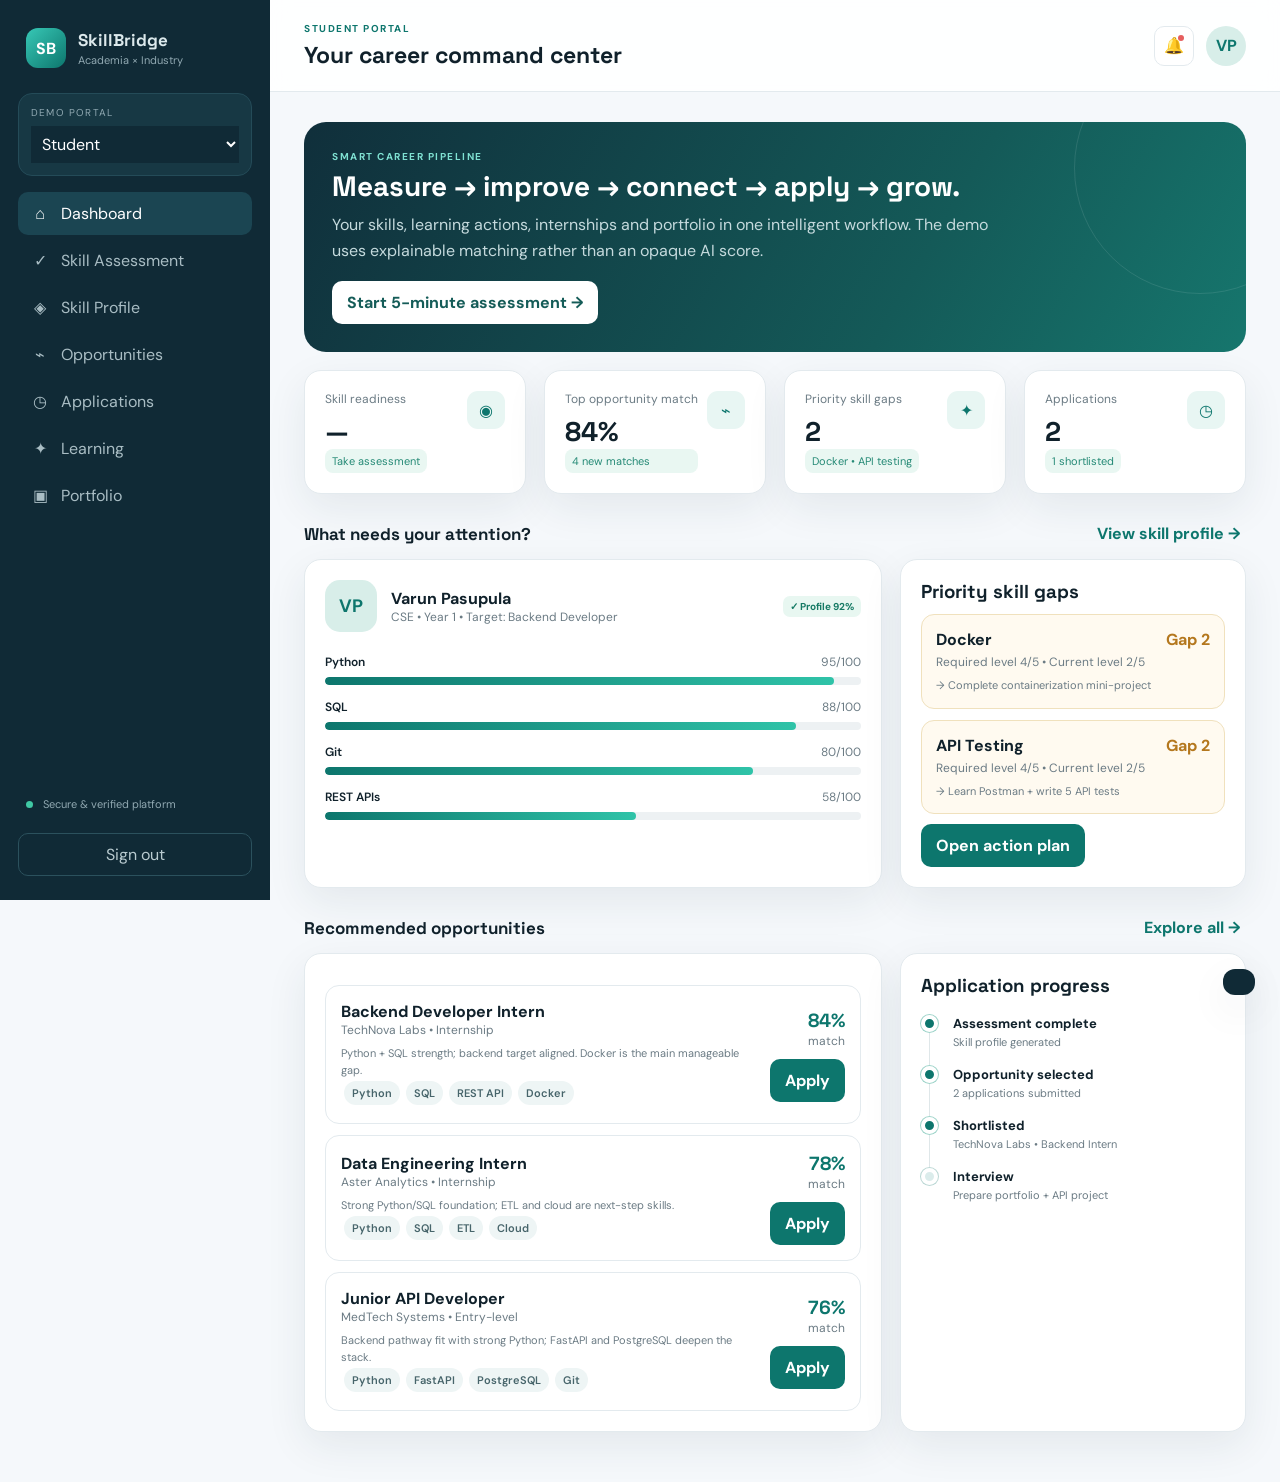
==== index.html @ f9796fc9 "Add files via upload" ====
<!DOCTYPE html>
<html lang="en">
<head>
  <meta charset="UTF-8" />
  <meta name="viewport" content="width=device-width, initial-scale=1.0" />
  <meta name="description" content="Academia-Industry Collaboration Portal — smart skill development, internships, placements and collaboration." />
  <title>SkillBridge — Academia × Industry Collaboration Portal</title>
  <link rel="stylesheet" href="style.css" />
</head>
<body>
  <div id="toast" class="toast"></div>

  <div class="app-shell">
    <aside class="sidebar" id="sidebar">
      <div class="brand">
        <div class="brand-mark">SB</div>
        <div>
          <strong>SkillBridge</strong>
          <span>Academia × Industry</span>
        </div>
      </div>

      <div class="role-switcher">
        <label>Demo portal</label>
        <select id="roleSelect">
          <option value="student">Student</option>
          <option value="industry">Industry</option>
          <option value="institution">Institution</option>
          <option value="academician">Academician</option>
        </select>
      </div>

      <nav id="nav"></nav>

      <div class="sidebar-bottom">
        <div class="trust-mini"><span class="dot"></span> Secure & verified platform</div>
        <button class="ghost-btn" id="logoutBtn">Sign out</button>
      </div>
    </aside>

    <main class="main">
      <header class="topbar">
        <button class="icon-btn mobile-menu" id="menuBtn">☰</button>
        <div>
          <div class="eyebrow" id="portalEyebrow">STUDENT PORTAL</div>
          <h1 id="pageTitle">Your career command center</h1>
        </div>
        <div class="top-actions">
          <button class="icon-btn" id="notificationBtn">🔔<span class="notif-dot"></span></button>
          <div class="avatar">VP</div>
        </div>
      </header>

      <section id="content"></section>
    </main>
  </div>

  <script src="app.js"></script>
</body>
</html>
---- style.css ----
@import url('https://fonts.googleapis.com/css2?family=DM+Sans:wght@400;500;600;700&family=Space+Grotesk:wght@500;600;700&display=swap');

:root{
  --bg:#f5f8fb; --panel:#ffffff; --ink:#10212b; --muted:#6b7b84;
  --line:#e3eaee; --primary:#0d766d; --primary2:#16a394; --soft:#e8f6f3;
  --navy:#122b3a; --amber:#e7a53c; --red:#d95c5c; --shadow:0 14px 40px rgba(22,48,61,.08);
}
*{box-sizing:border-box} html,body{margin:0;min-height:100%;font-family:"DM Sans",sans-serif;background:var(--bg);color:var(--ink)}
button,input,select{font:inherit} button{cursor:pointer}
.app-shell{display:flex;min-height:100vh}.sidebar{width:270px;background:#102a36;color:#dce9ec;padding:24px 18px;position:fixed;inset:0 auto 0 0;display:flex;flex-direction:column;z-index:20}
.brand{display:flex;align-items:center;gap:12px;padding:4px 8px 25px}.brand-mark{width:40px;height:40px;border-radius:12px;background:linear-gradient(135deg,#37c8b6,#0d766d);display:grid;place-items:center;font-weight:700;color:#fff}.brand strong{display:block;font-family:"Space Grotesk";font-size:17px}.brand span{display:block;color:#91a9b2;font-size:11px;margin-top:2px}
.role-switcher{padding:12px;background:#173844;border:1px solid #244b58;border-radius:14px;margin-bottom:16px}.role-switcher label{display:block;color:#91a9b2;font-size:10px;text-transform:uppercase;letter-spacing:.12em;margin-bottom:7px}.role-switcher select{width:100%;background:#102a36;color:white;border:0;outline:0;padding:7px}
#nav{display:grid;gap:4px}.nav-item{border:0;background:transparent;color:#a9bdc4;text-align:left;padding:11px 12px;border-radius:10px;display:flex;align-items:center;gap:11px}.nav-item:hover,.nav-item.active{background:#1b4552;color:#fff}.nav-icon{width:20px;text-align:center}.sidebar-bottom{margin-top:auto;display:grid;gap:12px}.trust-mini{font-size:11px;color:#91a9b2;padding:10px 8px}.dot{display:inline-block;width:7px;height:7px;border-radius:50%;background:#40c9a5;margin-right:7px}.ghost-btn{border:1px solid #2b515d;background:transparent;color:#b9cbd0;padding:10px;border-radius:10px}
.main{margin-left:270px;width:calc(100% - 270px)}.topbar{height:92px;background:rgba(255,255,255,.88);backdrop-filter:blur(10px);border-bottom:1px solid var(--line);padding:18px 34px;display:flex;align-items:center;justify-content:space-between;position:sticky;top:0;z-index:10}.eyebrow{font-size:10px;letter-spacing:.15em;font-weight:700;color:var(--primary);margin-bottom:5px}.topbar h1{font-family:"Space Grotesk";font-size:23px;margin:0}.top-actions{display:flex;align-items:center;gap:12px}.icon-btn{border:1px solid var(--line);background:#fff;border-radius:10px;width:40px;height:40px;position:relative}.notif-dot{width:6px;height:6px;background:#e65e5e;border-radius:50%;position:absolute;top:8px;right:9px}.avatar{width:40px;height:40px;border-radius:50%;display:grid;place-items:center;background:#d8eee9;color:var(--primary);font-weight:700}.mobile-menu{display:none}
#content{padding:30px 34px 50px;max-width:1500px;margin:auto}.grid{display:grid;gap:18px}.grid-4{grid-template-columns:repeat(4,1fr)}.grid-3{grid-template-columns:repeat(3,1fr)}.grid-2{grid-template-columns:1.25fr .75fr}.card{background:var(--panel);border:1px solid var(--line);border-radius:17px;box-shadow:var(--shadow);padding:20px}.card h2,.card h3{font-family:"Space Grotesk";margin:0}.muted{color:var(--muted)}.small{font-size:12px}.section-head{display:flex;align-items:center;justify-content:space-between;margin:28px 0 14px}.section-head h2{font-family:"Space Grotesk";font-size:17px;margin:0}.link-btn{border:0;background:transparent;color:var(--primary);font-weight:700}
.hero{background:linear-gradient(120deg,#102f3b 0%,#145a58 65%,#16766d 100%);color:white;border-radius:22px;padding:28px;position:relative;overflow:hidden}.hero:after{content:"";position:absolute;width:250px;height:250px;border-radius:50%;border:1px solid rgba(255,255,255,.1);right:-80px;top:-80px}.hero h2{font-family:"Space Grotesk";font-size:28px;max-width:650px;margin:4px 0 8px}.hero p{color:#c5dadd;max-width:670px;margin:0 0 18px;line-height:1.6}.btn{border:0;background:var(--primary);color:#fff;padding:11px 15px;border-radius:10px;font-weight:700}.btn.light{background:#fff;color:#155c58}.btn.outline{background:#fff;border:1px solid var(--line);color:var(--ink)}.btn.amber{background:#b87a1f}.btn:disabled{opacity:.45;cursor:not-allowed}
.stat{display:flex;align-items:flex-start;justify-content:space-between}.stat .value{font:700 27px "Space Grotesk";margin-top:7px}.stat .delta{font-size:11px;color:#258a76;background:#e9f7f2;padding:5px 7px;border-radius:8px}.stat-icon{width:38px;height:38px;border-radius:11px;background:var(--soft);display:grid;place-items:center;color:var(--primary)}
.progress{height:8px;background:#edf1f3;border-radius:20px;overflow:hidden}.progress span{display:block;height:100%;background:linear-gradient(90deg,var(--primary),#2fc3a8);border-radius:20px}.profile-row{display:flex;align-items:center;gap:14px}.profile-photo{width:52px;height:52px;border-radius:15px;background:#d8eee9;display:grid;place-items:center;color:var(--primary);font-weight:700;font-size:18px}
.skill-row{margin:14px 0}.skill-meta{display:flex;justify-content:space-between;font-size:12px;margin-bottom:7px}.skill-meta strong{font-weight:600}.skill-meta span{color:var(--muted)}
.pill{display:inline-flex;align-items:center;padding:5px 8px;border-radius:999px;background:#eef5f5;color:#47656b;font-size:11px;font-weight:600;margin:3px}.pill.green{background:#e7f7f1;color:#157a64}.pill.amber{background:#fff4df;color:#9b6718}.pill.red{background:#fdeaea;color:#a74646}
.match-card{display:grid;grid-template-columns:1fr auto;gap:12px;align-items:center;border:1px solid var(--line);padding:15px;border-radius:14px;margin-top:11px}.company{font-weight:700}.match{font:700 19px "Space Grotesk";color:var(--primary)}.reason{font-size:11px;color:var(--muted);margin-top:7px;line-height:1.5}.match-actions{display:flex;gap:8px;margin-top:10px}
.gap-card{border:1px solid #f0e1bd;background:#fffaf0;border-radius:13px;padding:14px}.gap-card strong{display:block;margin-bottom:4px}.gap-top{display:flex;justify-content:space-between}.gap-size{font-weight:700;color:#b4771d}
.timeline{display:grid;gap:0}.step{display:grid;grid-template-columns:20px 1fr;gap:12px;position:relative;padding-bottom:17px}.step:before{content:"";position:absolute;left:8px;top:17px;bottom:0;width:1px;background:#dfe7e9}.step:last-child:before{display:none}.step-dot{width:17px;height:17px;border-radius:50%;background:#dbeceb;border:4px solid #fff;box-shadow:0 0 0 1px #bcd8d5;z-index:1}.step.done .step-dot{background:var(--primary);box-shadow:0 0 0 1px #9fd4ca}.step-title{font-weight:700;font-size:13px}.step-sub{font-size:11px;color:var(--muted);margin-top:3px}
.chart{height:210px;display:flex;align-items:end;gap:12px;padding:20px 5px 0}.bar-wrap{height:100%;flex:1;display:flex;flex-direction:column;justify-content:end;align-items:center;gap:6px}.bar{width:100%;max-width:34px;border-radius:7px 7px 2px 2px;background:linear-gradient(180deg,#43c8b3,#16796e);min-height:8px}.bar-label{font-size:9px;color:var(--muted)}.bar-value{font-size:10px;font-weight:700}
.searchbar{display:flex;gap:10px}.searchbar input{flex:1;border:1px solid var(--line);padding:12px 14px;border-radius:11px;outline:0}.filters{display:flex;gap:8px;flex-wrap:wrap;margin:12px 0}
.opportunity{border:1px solid var(--line);border-radius:15px;padding:17px;margin-bottom:12px;background:#fff}.op-head{display:flex;justify-content:space-between;gap:15px}.op-title{font:700 16px "Space Grotesk"}.op-company{font-size:12px;color:var(--muted);margin-top:4px}.op-meta{display:flex;gap:8px;flex-wrap:wrap;margin-top:10px}.op-foot{display:flex;justify-content:space-between;align-items:center;margin-top:14px}.match-badge{background:#e7f7f1;color:#147b66;padding:7px 9px;border-radius:9px;font-weight:700;font-size:12px}
.form-grid{display:grid;grid-template-columns:1fr 1fr;gap:14px}.field{display:grid;gap:6px}.field.full{grid-column:1/-1}.field label{font-size:11px;font-weight:700;color:#536971}.field input,.field select,.field textarea{border:1px solid var(--line);border-radius:10px;padding:11px;outline:0;background:#fff}.field textarea{min-height:110px;resize:vertical}
.question{border:1px solid var(--line);border-radius:14px;padding:16px;margin-bottom:12px}.question p{font-weight:700;margin:0 0 12px}.option{display:flex;gap:9px;padding:10px;border:1px solid #e7edef;border-radius:9px;margin:7px 0;cursor:pointer}.option:hover{background:#f8fbfb}.option input{accent-color:var(--primary)}
.empty{padding:40px;text-align:center;color:var(--muted)}
.toast{position:fixed;right:25px;bottom:25px;background:#102a36;color:#fff;padding:13px 16px;border-radius:12px;box-shadow:var(--shadow);transform:translateY(120px);transition:.25s;z-index:100;font-size:13px}.toast.show{transform:translateY(0)}
.kpi-table{width:100%;border-collapse:collapse;font-size:12px}.kpi-table th,.kpi-table td{padding:12px 8px;border-bottom:1px solid var(--line);text-align:left}.kpi-table th{color:var(--muted);font-size:10px;text-transform:uppercase;letter-spacing:.08em}
.badge-verified{color:#157a64;background:#e8f7f1;border-radius:7px;padding:4px 7px;font-size:10px;font-weight:700}.feature-list{display:grid;gap:10px;margin-top:14px}.feature-list div{display:flex;gap:9px;font-size:12px;color:#4d626a}.feature-list b{color:var(--primary)}
.landing{min-height:70vh;display:grid;place-items:center}.landing-inner{max-width:900px;text-align:center}.landing h2{font:700 46px "Space Grotesk";line-height:1.05;margin:18px 0}.landing p{color:var(--muted);line-height:1.7;font-size:16px}.role-cards{display:grid;grid-template-columns:repeat(4,1fr);gap:12px;margin-top:25px}.role-card{background:#fff;border:1px solid var(--line);border-radius:15px;padding:18px;text-align:left;cursor:pointer}.role-card:hover{border-color:#9dd5cc;transform:translateY(-2px);transition:.2s}.role-card strong{display:block;margin-top:10px}.role-card span{font-size:11px;color:var(--muted)}
@media(max-width:1050px){.grid-4{grid-template-columns:repeat(2,1fr)}.grid-3{grid-template-columns:1fr 1fr}.role-cards{grid-template-columns:1fr 1fr}}
@media(max-width:760px){.sidebar{transform:translateX(-100%);transition:.25s}.sidebar.open{transform:translateX(0)}.main{margin-left:0;width:100%}.mobile-menu{display:block}.topbar{padding:15px 18px;gap:10px}.topbar h1{font-size:18px}#content{padding:20px 16px}.grid-4,.grid-3,.grid-2,.form-grid{grid-template-columns:1fr}.hero h2{font-size:25px}.landing h2{font-size:35px}.role-cards{grid-template-columns:1fr}.match-card{grid-template-columns:1fr}.op-head{flex-direction:column}.top-actions .icon-btn{display:none}}
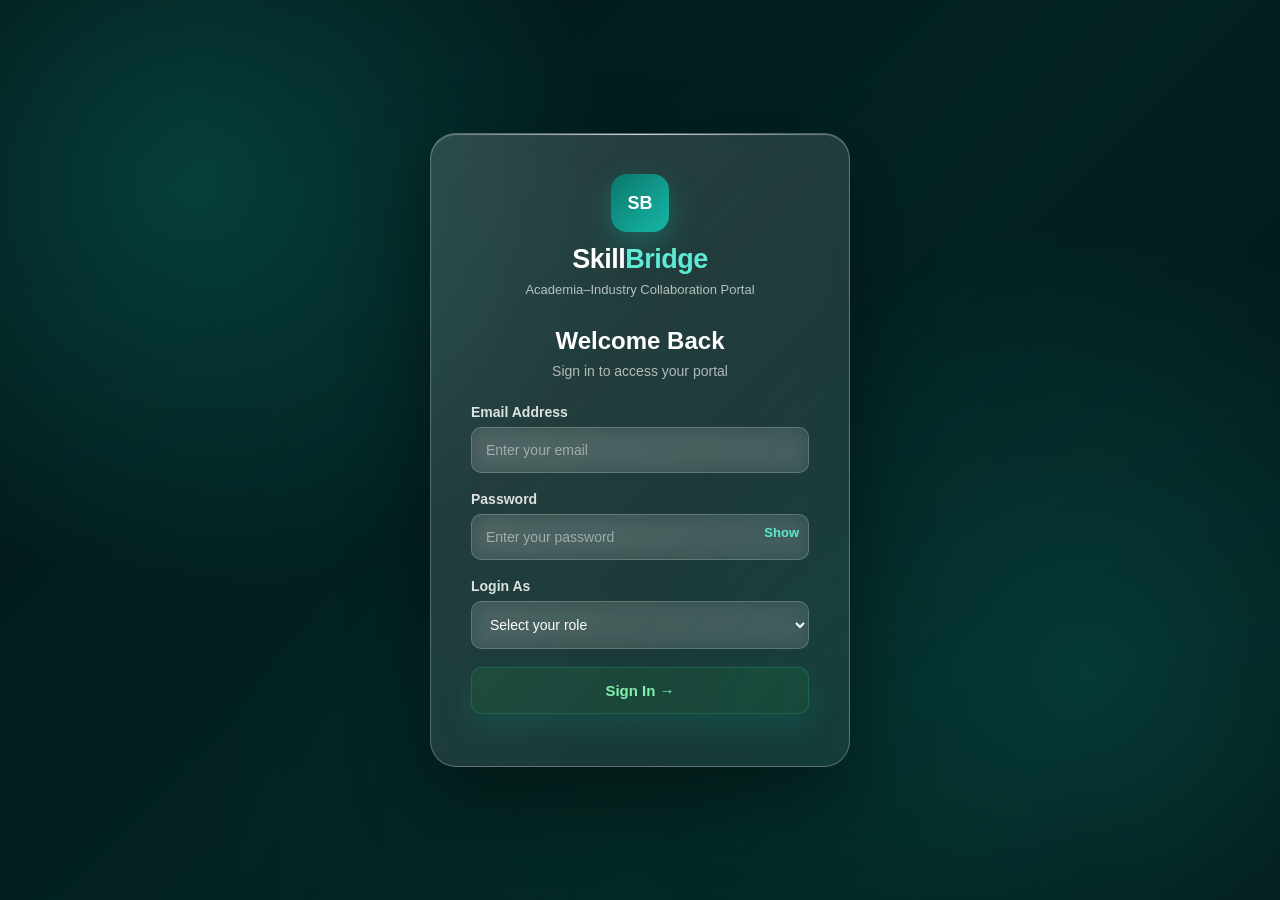
==== commit 1d980e6f: "Add files via upload" ====
--- a/index.html
+++ b/index.html
@@ -1,60 +1,926 @@
-<!DOCTYPE html>
-<html lang="en">
-<head>
-  <meta charset="UTF-8" />
-  <meta name="viewport" content="width=device-width, initial-scale=1.0" />
-  <meta name="description" content="Academia-Industry Collaboration Portal — smart skill development, internships, placements and collaboration." />
-  <title>SkillBridge — Academia × Industry Collaboration Portal</title>
-  <link rel="stylesheet" href="style.css" />
-</head>
-<body>
-  <div id="toast" class="toast"></div>
-
-  <div class="app-shell">
-    <aside class="sidebar" id="sidebar">
-      <div class="brand">
-        <div class="brand-mark">SB</div>
-        <div>
-          <strong>SkillBridge</strong>
-          <span>Academia × Industry</span>
-        </div>
-      </div>
-
-      <div class="role-switcher">
-        <label>Demo portal</label>
-        <select id="roleSelect">
-          <option value="student">Student</option>
-          <option value="industry">Industry</option>
-          <option value="institution">Institution</option>
-          <option value="academician">Academician</option>
-        </select>
-      </div>
-
-      <nav id="nav"></nav>
-
-      <div class="sidebar-bottom">
-        <div class="trust-mini"><span class="dot"></span> Secure & verified platform</div>
-        <button class="ghost-btn" id="logoutBtn">Sign out</button>
-      </div>
-    </aside>
-
-    <main class="main">
-      <header class="topbar">
-        <button class="icon-btn mobile-menu" id="menuBtn">☰</button>
-        <div>
-          <div class="eyebrow" id="portalEyebrow">STUDENT PORTAL</div>
-          <h1 id="pageTitle">Your career command center</h1>
-        </div>
-        <div class="top-actions">
-          <button class="icon-btn" id="notificationBtn">🔔<span class="notif-dot"></span></button>
-          <div class="avatar">VP</div>
-        </div>
-      </header>
-
-      <section id="content"></section>
-    </main>
-  </div>
-
-  <script src="app.js"></script>
-</body>
-</html>
+
+<!DOCTYPE html>
+<html lang="en">
+
+<head>
+    <meta charset="UTF-8">
+    <meta name="viewport" content="width=device-width, initial-scale=1.0">
+
+    <title>Login | SkillBridge</title>
+
+    <style>
+
+        /* =========================================
+           RESET
+        ========================================= */
+
+        * {
+            box-sizing: border-box;
+            margin: 0;
+            padding: 0;
+        }
+
+
+        /* =========================================
+           BODY
+        ========================================= */
+
+        body {
+            font-family: Arial, sans-serif;
+            min-height: 100vh;
+
+            display: flex;
+            align-items: center;
+            justify-content: center;
+
+            overflow-x: hidden;
+
+            background: #061a1b;
+
+            color: white;
+        }
+
+
+        /* =========================================
+           VIDEO BACKGROUND
+        ========================================= */
+
+        #bg-video {
+            position: fixed;
+
+            top: 50%;
+            left: 50%;
+
+            width: 100%;
+            height: 100%;
+
+            min-width: 100%;
+            min-height: 100%;
+
+            object-fit: cover;
+
+            transform: translate(-50%, -50%);
+
+            z-index: -10;
+        }
+
+
+        /* =========================================
+           DARK VIDEO OVERLAY
+        ========================================= */
+
+        .video-overlay {
+            position: fixed;
+
+            inset: 0;
+
+            z-index: -9;
+
+            background:
+                linear-gradient(
+                    135deg,
+                    rgba(2, 20, 21, 0.70),
+                    rgba(0, 45, 43, 0.48),
+                    rgba(2, 20, 21, 0.78)
+                );
+        }
+
+
+        /* =========================================
+           ANIMATED GRADIENT
+        ========================================= */
+
+        .animated-gradient {
+            position: fixed;
+
+            inset: 0;
+
+            z-index: -8;
+
+            pointer-events: none;
+
+            background:
+                radial-gradient(
+                    circle at 15% 20%,
+                    rgba(13, 148, 136, 0.30),
+                    transparent 32%
+                ),
+
+                radial-gradient(
+                    circle at 85% 75%,
+                    rgba(20, 184, 166, 0.20),
+                    transparent 35%
+                ),
+
+                radial-gradient(
+                    circle at 50% 100%,
+                    rgba(6, 78, 59, 0.25),
+                    transparent 40%
+                );
+
+            animation: gradientMove 12s ease-in-out infinite alternate;
+        }
+
+
+        @keyframes gradientMove {
+
+            0% {
+                transform: scale(1);
+                opacity: 0.75;
+            }
+
+            50% {
+                transform: scale(1.08);
+                opacity: 1;
+            }
+
+            100% {
+                transform: scale(1.15);
+                opacity: 0.8;
+            }
+        }
+
+
+        /* =========================================
+           LOGIN CARD
+        ========================================= */
+
+        .login-card {
+
+            width: 420px;
+
+            padding: 40px;
+
+            border-radius: 26px;
+
+            /* Glass effect */
+
+            background:
+                linear-gradient(
+                    135deg,
+                    rgba(255, 255, 255, 0.16),
+                    rgba(255, 255, 255, 0.07)
+                );
+
+            border: 1px solid rgba(255, 255, 255, 0.25);
+
+            backdrop-filter: blur(22px);
+            -webkit-backdrop-filter: blur(22px);
+
+            box-shadow:
+                0 30px 80px rgba(0, 0, 0, 0.40),
+                inset 0 1px 1px rgba(255, 255, 255, 0.25);
+
+            position: relative;
+
+            overflow: hidden;
+
+            animation: cardAppear 0.8s ease-out;
+        }
+
+
+        /* Glass highlight */
+
+        .login-card::before {
+
+            content: "";
+
+            position: absolute;
+
+            top: 0;
+            left: 0;
+
+            width: 100%;
+            height: 1px;
+
+            background:
+                linear-gradient(
+                    90deg,
+                    transparent,
+                    rgba(255,255,255,0.7),
+                    transparent
+                );
+        }
+
+
+        @keyframes cardAppear {
+
+            from {
+                opacity: 0;
+                transform: translateY(25px) scale(0.97);
+            }
+
+            to {
+                opacity: 1;
+                transform: translateY(0) scale(1);
+            }
+        }
+
+
+        /* =========================================
+           LOGO
+        ========================================= */
+
+        .logo {
+            text-align: center;
+
+            margin-bottom: 30px;
+        }
+
+
+        .logo-icon {
+
+            width: 58px;
+            height: 58px;
+
+            margin: 0 auto 12px;
+
+            display: flex;
+
+            align-items: center;
+            justify-content: center;
+
+            border-radius: 16px;
+
+            background:
+                linear-gradient(
+                    135deg,
+                    #0d766d,
+                    #14b8a6
+                );
+
+            color: white;
+
+            font-weight: bold;
+
+            font-size: 18px;
+
+            box-shadow:
+                0 10px 30px rgba(20, 184, 166, 0.30);
+        }
+
+
+        .logo h1 {
+
+            font-size: 27px;
+
+            color: white;
+
+            letter-spacing: -0.5px;
+        }
+
+
+        .logo span {
+            color: #5eead4;
+        }
+
+
+        .logo p {
+
+            margin-top: 7px;
+
+            color: rgba(255,255,255,0.68);
+
+            font-size: 13px;
+        }
+
+
+        /* =========================================
+           HEADINGS
+        ========================================= */
+
+        h2 {
+
+            text-align: center;
+
+            margin-bottom: 8px;
+
+            color: white;
+
+            font-size: 24px;
+        }
+
+
+        .subtitle {
+
+            text-align: center;
+
+            color: rgba(255,255,255,0.65);
+
+            font-size: 14px;
+
+            margin-bottom: 25px;
+        }
+
+
+        /* =========================================
+           LABELS
+        ========================================= */
+
+        label {
+
+            display: block;
+
+            margin-bottom: 7px;
+
+            color: rgba(255,255,255,0.85);
+
+            font-size: 14px;
+
+            font-weight: 600;
+        }
+
+
+        /* =========================================
+           INPUTS
+        ========================================= */
+
+        input,
+        select {
+
+            width: 100%;
+
+            padding: 14px;
+
+            margin-bottom: 18px;
+
+            border-radius: 10px;
+
+            border: 1px solid rgba(255,255,255,0.20);
+
+            outline: none;
+
+            font-size: 14px;
+
+            color: white;
+
+            background: rgba(255,255,255,0.09);
+
+            backdrop-filter: blur(10px);
+
+            -webkit-backdrop-filter: blur(10px);
+
+            transition:
+                border 0.25s ease,
+                box-shadow 0.25s ease,
+                background 0.25s ease;
+        }
+
+
+        input::placeholder {
+
+            color: rgba(255,255,255,0.48);
+        }
+
+
+        input:focus,
+        select:focus {
+
+            border-color: #5eead4;
+
+            background: rgba(255,255,255,0.13);
+
+            box-shadow:
+                0 0 0 3px rgba(45,212,191,0.12);
+        }
+
+
+        /* Dropdown options */
+
+        select option {
+
+            background: #123333;
+
+            color: white;
+        }
+
+
+        /* =========================================
+           PASSWORD
+        ========================================= */
+
+        .password-box {
+
+            position: relative;
+        }
+
+
+        .password-box input {
+
+            padding-right: 65px;
+        }
+
+
+        .show-password {
+
+            position: absolute;
+
+            right: 10px;
+
+            top: 11px;
+
+            border: none;
+
+            background: transparent;
+
+            color: #5eead4;
+
+            cursor: pointer;
+
+            font-size: 13px;
+
+            font-weight: 600;
+        }
+
+
+        /* =========================================
+           LOGIN BUTTON
+        ========================================= */
+
+        .login-btn {
+
+            width: 100%;
+
+            padding: 14px;
+
+            border-radius: 10px;
+
+            background: rgba(34,197,94,0.10);
+
+            border: 1px solid rgba(74,222,128,0.18);
+
+            color: #86efac;
+
+            text-align: center;
+
+
+            font-size: 15px;
+
+            font-weight: 700;
+
+            cursor: pointer;
+
+            box-shadow:
+                0 12px 30px rgba(13,118,109,0.30);
+
+            transition:
+                transform 0.25s ease,
+                box-shadow 0.25s ease;
+        }
+
+
+        .login-btn:hover {
+
+            transform: translateY(-2px);
+
+            box-shadow:
+                0 16px 35px rgba(20,184,166,0.40);
+        }
+
+
+        .login-btn:active {
+
+            transform: translateY(0);
+        }
+
+
+
+
+
+        /* =========================================
+           ERROR
+        ========================================= */
+
+        .error {
+
+            margin-top: 12px;
+
+            color: #fca5a5;
+
+            text-align: center;
+
+            font-size: 13px;
+        }
+
+
+        /* =========================================
+           MOBILE
+        ========================================= */
+
+        @media (max-width: 768px) {
+
+            body {
+                padding: 20px;
+            }
+
+
+            /*
+               Hide video on mobile.
+               This improves performance and gives
+               us a clean gradient fallback.
+            */
+
+            #bg-video {
+
+                display: none;
+            }
+
+
+            .video-overlay {
+
+                background:
+                    linear-gradient(
+                        135deg,
+                        #031c1d,
+                        #073b3a,
+                        #061a1b
+                    );
+            }
+
+
+            .animated-gradient {
+
+                animation: none;
+
+                background:
+                    radial-gradient(
+                        circle at 10% 10%,
+                        rgba(13,148,136,0.30),
+                        transparent 40%
+                    ),
+
+                    radial-gradient(
+                        circle at 90% 90%,
+                        rgba(20,184,166,0.18),
+                        transparent 40%
+                    );
+            }
+
+
+            .login-card {
+
+                width: 100%;
+
+                max-width: 420px;
+
+                padding: 32px 24px;
+
+                border-radius: 22px;
+
+                backdrop-filter: blur(18px);
+
+                -webkit-backdrop-filter: blur(18px);
+            }
+        }
+
+
+        /* =========================================
+           SMALL PHONES
+        ========================================= */
+
+        @media (max-width: 400px) {
+
+            body {
+
+                padding: 15px;
+            }
+
+
+            .login-card {
+
+                padding: 28px 20px;
+            }
+
+
+            .logo h1 {
+
+                font-size: 24px;
+            }
+
+
+            h2 {
+
+                font-size: 22px;
+            }
+        }
+
+
+        /* =========================================
+           REDUCED MOTION
+        ========================================= */
+
+        @media (prefers-reduced-motion: reduce) {
+
+            .animated-gradient,
+            .login-card {
+
+                animation: none;
+            }
+
+            .login-btn {
+
+                transition: none;
+            }
+        }
+
+    </style>
+</head>
+
+
+<body>
+
+
+    <!-- =========================================
+         VIDEO BACKGROUND
+    ========================================= -->
+
+    <video
+        autoplay
+        muted
+        loop
+        playsinline
+        id="bg-video">
+
+        <source src="bg.mp4" type="video/mp4">
+
+    </video>
+
+
+    <!-- Background overlays -->
+
+    <div class="video-overlay"></div>
+
+    <div class="animated-gradient"></div>
+
+
+    <!-- =========================================
+         LOGIN CARD
+    ========================================= -->
+
+    <div class="login-card">
+
+
+        <!-- LOGO -->
+
+        <div class="logo">
+
+            <div class="logo-icon">
+                SB
+            </div>
+
+            <h1>
+                Skill<span>Bridge</span>
+            </h1>
+
+            <p>
+                Academia–Industry Collaboration Portal
+            </p>
+
+        </div>
+
+
+        <!-- TITLE -->
+
+        <h2>
+            Welcome Back
+        </h2>
+
+        <p class="subtitle">
+            Sign in to access your portal
+        </p>
+
+
+        <!-- LOGIN FORM -->
+
+        <form id="loginForm">
+
+
+            <!-- EMAIL -->
+
+            <label for="email">
+                Email Address
+            </label>
+
+            <input
+                type="email"
+                id="email"
+                placeholder="Enter your email"
+                required
+            >
+
+
+            <!-- PASSWORD -->
+
+            <label for="password">
+                Password
+            </label>
+
+            <div class="password-box">
+
+                <input
+                    type="password"
+                    id="password"
+                    placeholder="Enter your password"
+                    required
+                >
+
+                <button
+                    type="button"
+                    class="show-password"
+                    id="showPassword">
+
+                    Show
+
+                </button>
+
+            </div>
+
+
+            <!-- ROLE -->
+
+            <label for="role">
+                Login As
+            </label>
+
+            <select id="role" required>
+
+                <option value="">
+                    Select your role
+                </option>
+
+                <option value="student">
+                    Student
+                </option>
+
+                <option value="industry">
+                    Industry
+                </option>
+
+                <option value="institution">
+                    Institution
+                </option>
+
+            </select>
+
+
+            <!-- LOGIN BUTTON -->
+
+            <button
+                type="submit"
+                class="login-btn">
+
+                Sign In →
+
+            </button>
+
+
+            <!-- ERROR -->
+
+            <p
+                id="errorMessage"
+                class="error">
+            </p>
+
+
+        </form>
+
+
+        <!-- VERIFIED -->
+
+
+
+
+    </div>
+
+
+    <!-- =========================================
+         JAVASCRIPT
+    ========================================= -->
+
+    <script>
+
+
+        const loginForm =
+            document.getElementById("loginForm");
+
+
+        const showPassword =
+            document.getElementById("showPassword");
+
+
+        const password =
+            document.getElementById("password");
+
+
+        const errorMessage =
+            document.getElementById("errorMessage");
+
+
+        /* =========================================
+           SHOW / HIDE PASSWORD
+        ========================================= */
+
+        showPassword.addEventListener(
+            "click",
+            function () {
+
+                if (password.type === "password") {
+
+                    password.type = "text";
+
+                    showPassword.textContent = "Hide";
+
+                } else {
+
+                    password.type = "password";
+
+                    showPassword.textContent = "Show";
+                }
+
+            }
+        );
+
+
+        /* =========================================
+           LOGIN
+        ========================================= */
+
+        loginForm.addEventListener(
+            "submit",
+            function (event) {
+
+                event.preventDefault();
+
+
+                const email =
+                    document
+                    .getElementById("email")
+                    .value
+                    .trim();
+
+
+                const passwordValue =
+                    document
+                    .getElementById("password")
+                    .value
+                    .trim();
+
+
+                const role =
+                    document
+                    .getElementById("role")
+                    .value;
+
+
+                /* Validate */
+
+                if (
+                    !email ||
+                    !passwordValue ||
+                    !role
+                ) {
+
+                    errorMessage.textContent =
+                        "Please complete all fields.";
+
+                    return;
+                }
+
+
+                /* Clear previous session */
+
+                localStorage.clear();
+
+
+                /* Save login information */
+
+                localStorage.setItem(
+                    "userEmail",
+                    email
+                );
+
+
+                localStorage.setItem(
+                    "userRole",
+                    role
+                );
+
+
+                /*
+                    Always go to
+                    basic-info.html first.
+                */
+
+                window.location.replace(
+                    "basic-info.html"
+                );
+
+            }
+        );
+
+    </script>
+
+
+</body>
+
+</html>
